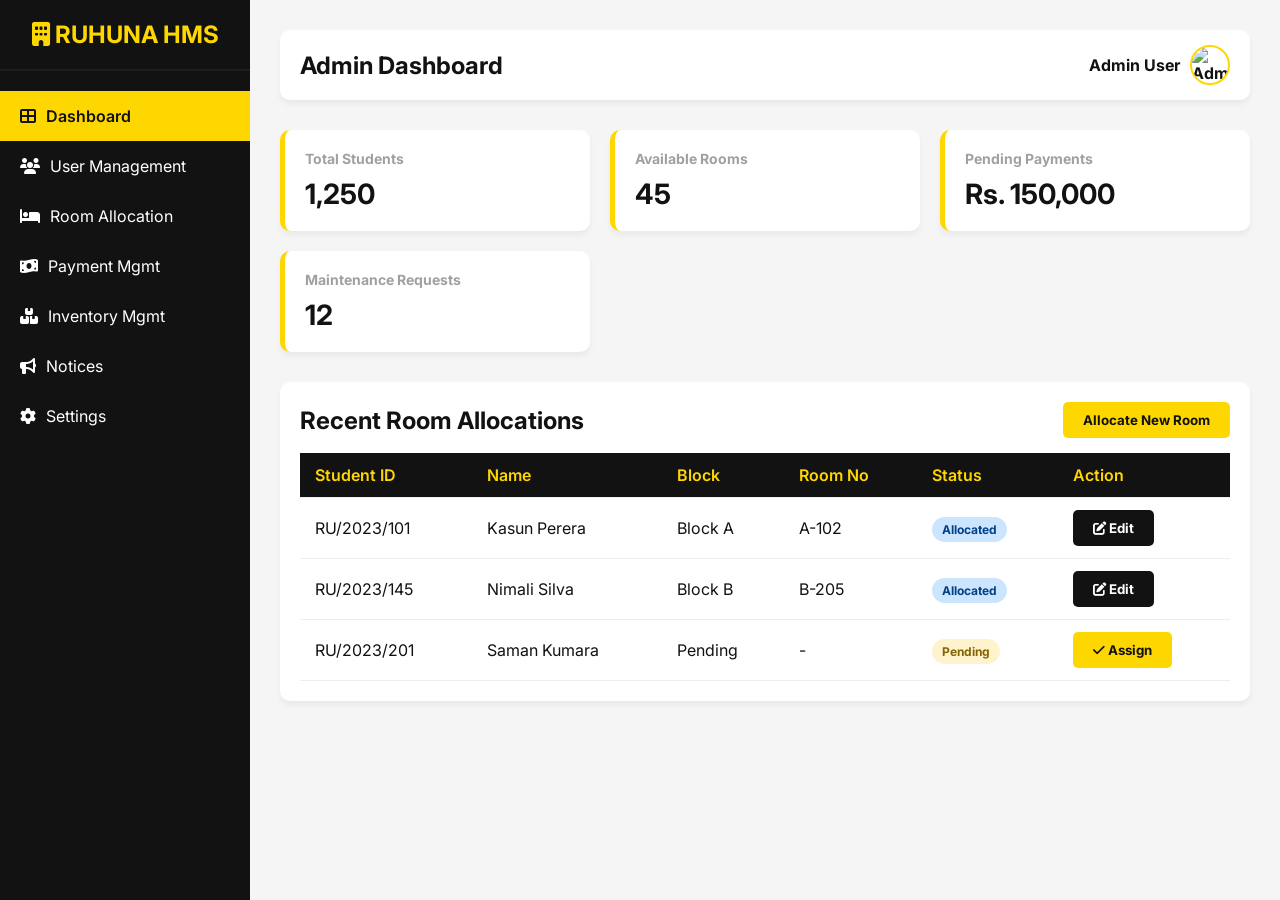
==== src/main/resources/static/admin-dashboard.html @ f5424359 "UI and Entities" ====
<!DOCTYPE html>
<html lang="en">
<head>
    <meta charset="UTF-8">
    <meta name="viewport" content="width=device-width, initial-scale=1.0">
    <title>Admin Dashboard | Ruhuna HMS</title>
    <link href="https://fonts.googleapis.com/css2?family=Inter:wght@400;600;700&display=swap" rel="stylesheet">
    <link rel="stylesheet" href="https://cdnjs.cloudflare.com/ajax/libs/font-awesome/6.4.0/css/all.min.css">
    <link rel="stylesheet" href="css/style.css">
</head>
<body>

    <!-- Sidebar -->
    <div class="sidebar">
        <div class="sidebar-header">
            <i class="fas fa-building"></i> RUHUNA HMS
        </div>
        <ul class="sidebar-menu">
            <li class="active"><i class="fas fa-th-large"></i> Dashboard</li>
            <li><i class="fas fa-users"></i> User Management</li>
            <li><i class="fas fa-bed"></i> Room Allocation</li>
            <li><i class="fas fa-money-bill-wave"></i> Payment Mgmt</li>
            <li><i class="fas fa-boxes"></i> Inventory Mgmt</li>
            <li><i class="fas fa-bullhorn"></i> Notices</li>
            <li><i class="fas fa-cog"></i> Settings</li>
        </ul>
    </div>

    <!-- Main Content -->
    <div class="main-content">
        <div class="header">
            <h1>Admin Dashboard</h1>
            <div class="user-profile">
                <span>Admin User</span>
                <img src="https://ui-avatars.com/api/?name=Admin+User&background=FFD700&color=121212" alt="Admin">
            </div>
        </div>

        <!-- Dashboard Cards -->
        <div class="cards-container">
            <div class="card">
                <h3>Total Students</h3>
                <div class="value">1,250</div>
            </div>
            <div class="card">
                <h3>Available Rooms</h3>
                <div class="value">45</div>
            </div>
            <div class="card">
                <h3>Pending Payments</h3>
                <div class="value">Rs. 150,000</div>
            </div>
            <div class="card">
                <h3>Maintenance Requests</h3>
                <div class="value">12</div>
            </div>
        </div>

        <!-- Recent Activity Table -->
        <div class="table-container">
            <div style="display: flex; justify-content: space-between; align-items: center; margin-bottom: 15px;">
                <h2>Recent Room Allocations</h2>
                <button class="btn btn-primary">Allocate New Room</button>
            </div>
            <table>
                <thead>
                    <tr>
                        <th>Student ID</th>
                        <th>Name</th>
                        <th>Block</th>
                        <th>Room No</th>
                        <th>Status</th>
                        <th>Action</th>
                    </tr>
                </thead>
                <tbody>
                    <tr>
                        <td>RU/2023/101</td>
                        <td>Kasun Perera</td>
                        <td>Block A</td>
                        <td>A-102</td>
                        <td><span class="status allocated">Allocated</span></td>
                        <td><button class="btn btn-dark"><i class="fas fa-edit"></i> Edit</button></td>
                    </tr>
                    <tr>
                        <td>RU/2023/145</td>
                        <td>Nimali Silva</td>
                        <td>Block B</td>
                        <td>B-205</td>
                        <td><span class="status allocated">Allocated</span></td>
                        <td><button class="btn btn-dark"><i class="fas fa-edit"></i> Edit</button></td>
                    </tr>
                    <tr>
                        <td>RU/2023/201</td>
                        <td>Saman Kumara</td>
                        <td>Pending</td>
                        <td>-</td>
                        <td><span class="status pending">Pending</span></td>
                        <td><button class="btn btn-primary"><i class="fas fa-check"></i> Assign</button></td>
                    </tr>
                </tbody>
            </table>
        </div>
    </div>

</body>
</html>
---- src/main/resources/static/css/style.css ----
:root {
    --primary-yellow: #FFD700;
    --primary-yellow-hover: #e6c200;
    --dark-black: #121212;
    --light-black: #1e1e1e;
    --white: #ffffff;
    --gray-text: #a0a0a0;
    --bg-light: #f5f5f5;
}

* {
    margin: 0;
    padding: 0;
    box-sizing: border-box;
    font-family: 'Inter', sans-serif;
}

body {
    background-color: var(--bg-light);
    color: var(--dark-black);
}

/* Sidebar Styling */
.sidebar {
    width: 250px;
    height: 100vh;
    background-color: var(--dark-black);
    color: var(--white);
    position: fixed;
    top: 0;
    left: 0;
    display: flex;
    flex-direction: column;
}

.sidebar-header {
    padding: 20px;
    font-size: 24px;
    font-weight: bold;
    text-align: center;
    border-bottom: 2px solid var(--light-black);
    color: var(--primary-yellow);
}

.sidebar-menu {
    list-style: none;
    margin-top: 20px;
}

.sidebar-menu li {
    padding: 15px 20px;
    cursor: pointer;
    transition: all 0.3s ease;
    display: flex;
    align-items: center;
    gap: 10px;
}

.sidebar-menu li:hover, .sidebar-menu li.active {
    background-color: var(--primary-yellow);
    color: var(--dark-black);
    font-weight: 600;
}

/* Main Content Styling */
.main-content {
    margin-left: 250px;
    padding: 30px;
}

.header {
    display: flex;
    justify-content: space-between;
    align-items: center;
    margin-bottom: 30px;
    background: var(--white);
    padding: 15px 20px;
    border-radius: 10px;
    box-shadow: 0 4px 6px rgba(0,0,0,0.05);
}

.header h1 {
    font-size: 24px;
    color: var(--dark-black);
}

.user-profile {
    display: flex;
    align-items: center;
    gap: 10px;
    font-weight: bold;
}

.user-profile img {
    width: 40px;
    height: 40px;
    border-radius: 50%;
    border: 2px solid var(--primary-yellow);
}

/* Dashboard Cards */
.cards-container {
    display: grid;
    grid-template-columns: repeat(auto-fit, minmax(250px, 1fr));
    gap: 20px;
    margin-bottom: 30px;
}

.card {
    background-color: var(--white);
    padding: 20px;
    border-radius: 10px;
    box-shadow: 0 4px 6px rgba(0,0,0,0.05);
    border-left: 5px solid var(--primary-yellow);
    display: flex;
    flex-direction: column;
}

.card h3 {
    color: var(--gray-text);
    font-size: 14px;
    margin-bottom: 10px;
}

.card .value {
    font-size: 28px;
    font-weight: bold;
    color: var(--dark-black);
}

/* Tables */
.table-container {
    background-color: var(--white);
    padding: 20px;
    border-radius: 10px;
    box-shadow: 0 4px 6px rgba(0,0,0,0.05);
}

table {
    width: 100%;
    border-collapse: collapse;
    margin-top: 15px;
}

th, td {
    padding: 12px 15px;
    text-align: left;
    border-bottom: 1px solid #eee;
}

th {
    background-color: var(--dark-black);
    color: var(--primary-yellow);
    font-weight: 600;
}

tr:hover {
    background-color: #f9f9f9;
}

/* Buttons */
.btn {
    padding: 10px 20px;
    border: none;
    border-radius: 5px;
    cursor: pointer;
    font-weight: bold;
    transition: 0.3s;
}

.btn-primary {
    background-color: var(--primary-yellow);
    color: var(--dark-black);
}

.btn-primary:hover {
    background-color: var(--primary-yellow-hover);
}

.btn-dark {
    background-color: var(--dark-black);
    color: var(--white);
}

.btn-dark:hover {
    background-color: var(--light-black);
}

/* Status Badges */
.status {
    padding: 5px 10px;
    border-radius: 20px;
    font-size: 12px;
    font-weight: bold;
}
.status.paid { background-color: #d4edda; color: #155724; }
.status.pending { background-color: #fff3cd; color: #856404; }
.status.allocated { background-color: #cce5ff; color: #004085; }
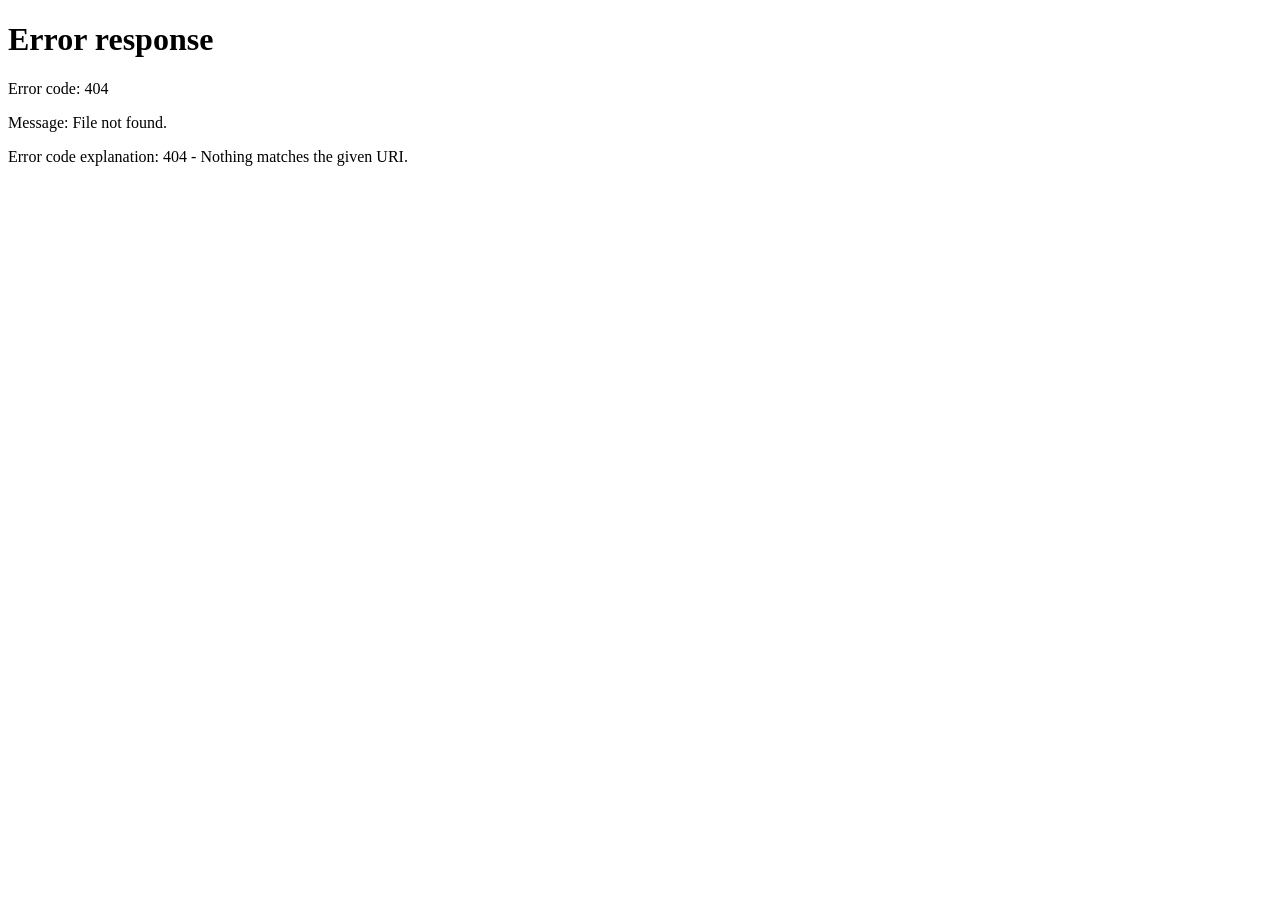
==== commit f66ac9e9: "Inventrory" ====
--- a/src/main/resources/static/admin-dashboard.html
+++ b/src/main/resources/static/admin-dashboard.html
@@ -3,105 +3,323 @@
 <head>
     <meta charset="UTF-8">
     <meta name="viewport" content="width=device-width, initial-scale=1.0">
-    <title>Admin Dashboard | Ruhuna HMS</title>
+    <title>Admin Dashboard | RUHUNA Hostel Management System</title>
+    <link rel="icon" href="data:image/svg+xml,<svg xmlns=%22http://www.w3.org/2000/svg%22 viewBox=%220 0 100 100%22><text y=%22.9em%22 font-size=%2290%22>🏢</text></svg>">
     <link href="https://fonts.googleapis.com/css2?family=Inter:wght@400;600;700&display=swap" rel="stylesheet">
     <link rel="stylesheet" href="https://cdnjs.cloudflare.com/ajax/libs/font-awesome/6.4.0/css/all.min.css">
     <link rel="stylesheet" href="css/style.css">
+    <style>
+        /* Modal Styles */
+        .modal {
+            display: none; position: fixed; z-index: 1000; left: 0; top: 0;
+            width: 100%; height: 100%; background-color: rgba(0,0,0,0.5);
+        }
+        .modal-content {
+            background-color: var(--white);
+            margin: 10% auto; padding: 20px;
+            border-radius: 10px; width: 400px;
+            box-shadow: 0 5px 15px rgba(0,0,0,0.3);
+        }
+        .close { color: #aaa; float: right; font-size: 28px; font-weight: bold; cursor: pointer; }
+        .close:hover { color: black; }
+        .form-group { margin-bottom: 15px; }
+        .form-group label { display: block; margin-bottom: 5px; font-weight: bold; }
+        .form-group input, .form-group select {
+            width: 100%; padding: 10px; border: 1px solid #ddd; border-radius: 5px;
+        }
+    </style>
 </head>
 <body>
 
     <!-- Sidebar -->
     <div class="sidebar">
         <div class="sidebar-header">
-            <i class="fas fa-building"></i> RUHUNA HMS
+            <i class="fas fa-building"></i> RUHUNA Hostel Management System
         </div>
         <ul class="sidebar-menu">
-            <li class="active"><i class="fas fa-th-large"></i> Dashboard</li>
-            <li><i class="fas fa-users"></i> User Management</li>
-            <li><i class="fas fa-bed"></i> Room Allocation</li>
-            <li><i class="fas fa-money-bill-wave"></i> Payment Mgmt</li>
-            <li><i class="fas fa-boxes"></i> Inventory Mgmt</li>
-            <li><i class="fas fa-bullhorn"></i> Notices</li>
-            <li><i class="fas fa-cog"></i> Settings</li>
+            <li class="active" onclick="switchTab('dashboard')"><i class="fas fa-th-large"></i> Dashboard</li>
+            <li onclick="switchTab('users')"><i class="fas fa-users"></i> Users</li>
+            <li onclick="switchTab('rooms')"><i class="fas fa-bed"></i> Rooms</li>
+            <li onclick="switchTab('payments')"><i class="fas fa-money-bill-wave"></i> Payments</li>
+            <li onclick="switchTab('inventory')"><i class="fas fa-boxes"></i> Inventory</li>
+            <li onclick="switchTab('complaints')"><i class="fas fa-tools"></i> Complaints</li>
+            <li onclick="switchTab('gatepasses')"><i class="fas fa-id-card"></i> Gate Passes</li>
+            <li onclick="switchTab('notices')"><i class="fas fa-bullhorn"></i> Notices</li>
         </ul>
+        
+        <div style="position: absolute; bottom: 20px; width: 280px; text-align: center;">
+            <button class="btn btn-primary" style="background-color: #ff4757; color: white;" onclick="logout()">
+                <i class="fas fa-sign-out-alt"></i> Logout
+            </button>
+        </div>
     </div>
 
     <!-- Main Content -->
     <div class="main-content">
         <div class="header">
-            <h1>Admin Dashboard</h1>
+            <h1 id="page-title">Admin Dashboard</h1>
             <div class="user-profile">
                 <span>Admin User</span>
                 <img src="https://ui-avatars.com/api/?name=Admin+User&background=FFD700&color=121212" alt="Admin">
             </div>
         </div>
 
-        <!-- Dashboard Cards -->
-        <div class="cards-container">
-            <div class="card">
-                <h3>Total Students</h3>
-                <div class="value">1,250</div>
-            </div>
-            <div class="card">
-                <h3>Available Rooms</h3>
-                <div class="value">45</div>
-            </div>
-            <div class="card">
-                <h3>Pending Payments</h3>
-                <div class="value">Rs. 150,000</div>
-            </div>
-            <div class="card">
-                <h3>Maintenance Requests</h3>
-                <div class="value">12</div>
-            </div>
-        </div>
-
-        <!-- Recent Activity Table -->
-        <div class="table-container">
-            <div style="display: flex; justify-content: space-between; align-items: center; margin-bottom: 15px;">
-                <h2>Recent Room Allocations</h2>
-                <button class="btn btn-primary">Allocate New Room</button>
-            </div>
-            <table>
-                <thead>
-                    <tr>
-                        <th>Student ID</th>
-                        <th>Name</th>
-                        <th>Block</th>
-                        <th>Room No</th>
-                        <th>Status</th>
-                        <th>Action</th>
-                    </tr>
-                </thead>
-                <tbody>
-                    <tr>
-                        <td>RU/2023/101</td>
-                        <td>Kasun Perera</td>
-                        <td>Block A</td>
-                        <td>A-102</td>
-                        <td><span class="status allocated">Allocated</span></td>
-                        <td><button class="btn btn-dark"><i class="fas fa-edit"></i> Edit</button></td>
-                    </tr>
-                    <tr>
-                        <td>RU/2023/145</td>
-                        <td>Nimali Silva</td>
-                        <td>Block B</td>
-                        <td>B-205</td>
-                        <td><span class="status allocated">Allocated</span></td>
-                        <td><button class="btn btn-dark"><i class="fas fa-edit"></i> Edit</button></td>
-                    </tr>
-                    <tr>
-                        <td>RU/2023/201</td>
-                        <td>Saman Kumara</td>
-                        <td>Pending</td>
-                        <td>-</td>
-                        <td><span class="status pending">Pending</span></td>
-                        <td><button class="btn btn-primary"><i class="fas fa-check"></i> Assign</button></td>
-                    </tr>
-                </tbody>
-            </table>
-        </div>
-    </div>
-
+        <!-- Dashboard View -->
+        <div id="view-dashboard" class="view-section">
+            <div class="cards-container">
+                <div class="card">
+                    <h3>Total Users</h3>
+                    <div class="value" id="stat-users">0</div>
+                </div>
+                <div class="card">
+                    <h3>Total Rooms</h3>
+                    <div class="value" id="stat-rooms">0</div>
+                </div>
+                <div class="card">
+                    <h3>Total Payments</h3>
+                    <div class="value" id="stat-payments">0</div>
+                </div>
+            </div>
+        </div>
+
+        <!-- Users View -->
+        <div id="view-users" class="view-section" style="display: none;">
+            <div class="table-container">
+                <div style="display: flex; justify-content: space-between; align-items: center; margin-bottom: 15px;">
+                    <h2>Manage Users</h2>
+                    <button class="btn btn-primary" onclick="openModal('userModal')"><i class="fas fa-plus"></i> Add User</button>
+                </div>
+                <table>
+                    <thead>
+                        <tr><th>ID</th><th>Student ID</th><th>Name</th><th>Role</th><th>Room</th><th>Action</th></tr>
+                    </thead>
+                    <tbody id="users-table-body">
+                        <!-- Loaded dynamically -->
+                    </tbody>
+                </table>
+            </div>
+        </div>
+
+        <!-- Rooms View -->
+        <div id="view-rooms" class="view-section" style="display: none;">
+            <div class="table-container">
+                <div style="display: flex; justify-content: space-between; align-items: center; margin-bottom: 15px;">
+                    <h2>Manage Rooms</h2>
+                    <button class="btn btn-primary" onclick="openModal('roomModal')"><i class="fas fa-plus"></i> Add Room</button>
+                </div>
+                <table>
+                    <thead>
+                        <tr><th>ID</th><th>Room No</th><th>Block</th><th>Capacity</th></tr>
+                    </thead>
+                    <tbody id="rooms-table-body">
+                        <!-- Loaded dynamically -->
+                    </tbody>
+                </table>
+            </div>
+        </div>
+
+        <!-- Inventory View -->
+        <div id="view-inventory" class="view-section" style="display: none;">
+            <div class="table-container">
+                <div style="display: flex; justify-content: space-between; align-items: center; margin-bottom: 15px;">
+                    <h2>Manage Inventory</h2>
+                    <button class="btn btn-primary" onclick="openModal('inventoryModal')"><i class="fas fa-plus"></i> Add Item</button>
+                </div>
+                <table>
+                    <thead>
+                        <tr><th>ID</th><th>Item Name</th><th>Category</th><th>Total</th><th>Available</th><th>Broken</th></tr>
+                    </thead>
+                    <tbody id="inventory-table-body">
+                        <!-- Loaded dynamically -->
+                    </tbody>
+                </table>
+            </div>
+        </div>
+
+        <!-- Payments View -->
+        <div id="view-payments" class="view-section" style="display: none;">
+            <div class="table-container">
+                <div style="display: flex; justify-content: space-between; align-items: center; margin-bottom: 15px;">
+                    <h2>Payment Records</h2>
+                    <button class="btn btn-primary" onclick="generateReport('payments')"><i class="fas fa-file-pdf"></i> Download Report</button>
+                </div>
+                <table id="paymentsTableToPrint">
+                    <thead>
+                        <tr><th>Invoice ID</th><th>Student Name</th><th>Month</th><th>Amount</th><th>Date</th><th>Status</th></tr>
+                    </thead>
+                    <tbody id="payments-table-body-admin">
+                        <!-- Loaded dynamically -->
+                    </tbody>
+                </table>
+            </div>
+        </div>
+
+        <!-- Complaints View -->
+        <div id="view-complaints" class="view-section" style="display: none;">
+            <div class="table-container">
+                <h2>Manage Complaints</h2>
+                <table>
+                    <thead>
+                        <tr><th>ID</th><th>Date</th><th>Student</th><th>Room</th><th>Description</th><th>Status</th><th>Action</th></tr>
+                    </thead>
+                    <tbody id="complaints-table-body-admin">
+                        <!-- Loaded dynamically -->
+                    </tbody>
+                </table>
+            </div>
+        </div>
+
+        <!-- Gate Passes View -->
+        <div id="view-gatepasses" class="view-section" style="display: none;">
+            <div class="table-container">
+                <h2>Manage Gate Passes</h2>
+                <table>
+                    <thead>
+                        <tr><th>ID</th><th>Student</th><th>Reason</th><th>From</th><th>To</th><th>Status</th><th>Action</th></tr>
+                    </thead>
+                    <tbody id="gatepasses-table-body-admin">
+                        <!-- Loaded dynamically -->
+                    </tbody>
+                </table>
+            </div>
+        </div>
+
+        <!-- Notices View -->
+        <div id="view-notices" class="view-section" style="display: none;">
+            <div class="table-container">
+                <div style="display: flex; justify-content: space-between; align-items: center; margin-bottom: 15px;">
+                    <h2>Notice Board</h2>
+                    <button class="btn btn-primary" onclick="openModal('noticeModal')"><i class="fas fa-plus"></i> Post Notice</button>
+                </div>
+                <table>
+                    <thead>
+                        <tr><th>ID</th><th>Date</th><th>Title</th><th>Content</th></tr>
+                    </thead>
+                    <tbody id="notices-table-body-admin">
+                        <!-- Loaded dynamically -->
+                    </tbody>
+                </table>
+            </div>
+        </div>
+    </div>
+
+    <!-- Add User Modal -->
+    <div id="userModal" class="modal">
+        <div class="modal-content">
+            <span class="close" onclick="closeModal('userModal')">&times;</span>
+            <h2>Add New User</h2>
+            <form id="userForm" onsubmit="submitUser(event)">
+                <div class="form-group">
+                    <label>Student ID (or Admin username)</label>
+                    <input type="text" id="studentId" required>
+                </div>
+                <div class="form-group">
+                    <label>Full Name</label>
+                    <input type="text" id="fullName" required>
+                </div>
+                <div class="form-group">
+                    <label>Email Address</label>
+                    <input type="email" id="email" required placeholder="For Payment Notifications">
+                </div>
+                <div class="form-group">
+                    <label>Role</label>
+                    <select id="role">
+                        <option value="STUDENT">Student</option>
+                        <option value="ADMIN">Admin</option>
+                    </select>
+                </div>
+                <button type="submit" class="btn btn-primary" style="width: 100%;">Save User</button>
+            </form>
+        </div>
+    </div>
+
+    <!-- Add Room Modal -->
+    <div id="roomModal" class="modal">
+        <div class="modal-content">
+            <span class="close" onclick="closeModal('roomModal')">&times;</span>
+            <h2>Add New Room</h2>
+            <form id="roomForm" onsubmit="submitRoom(event)">
+                <div class="form-group">
+                    <label>Room Number</label>
+                    <input type="text" id="roomNumber" required>
+                </div>
+                <div class="form-group">
+                    <label>Block Name</label>
+                    <input type="text" id="blockName" required>
+                </div>
+                <div class="form-group">
+                    <label>Capacity</label>
+                    <input type="number" id="capacity" required>
+                </div>
+                <button type="submit" class="btn btn-primary" style="width: 100%;">Save Room</button>
+            </form>
+        </div>
+    </div>
+
+    <!-- Allocate Room Modal -->
+    <div id="allocateModal" class="modal">
+        <div class="modal-content">
+            <span class="close" onclick="closeModal('allocateModal')">&times;</span>
+            <h2>Allocate Room</h2>
+            <form id="allocateForm" onsubmit="submitAllocation(event)">
+                <input type="hidden" id="allocateUserId">
+                <div class="form-group">
+                    <label>Select Room</label>
+                    <select id="allocateRoomId" required>
+                        <!-- Loaded dynamically -->
+                    </select>
+                </div>
+                <button type="submit" class="btn btn-primary" style="width: 100%;">Allocate</button>
+            </form>
+        </div>
+    </div>
+
+    <!-- Add Inventory Modal -->
+    <div id="inventoryModal" class="modal">
+        <div class="modal-content">
+            <span class="close" onclick="closeModal('inventoryModal')">&times;</span>
+            <h2>Add Inventory Item</h2>
+            <form id="inventoryForm" onsubmit="submitInventory(event)">
+                <div class="form-group">
+                    <label>Item Name</label>
+                    <input type="text" id="itemName" required>
+                </div>
+                <div class="form-group">
+                    <label>Category</label>
+                    <select id="category">
+                        <option value="Furniture">Furniture</option>
+                        <option value="Electronics">Electronics</option>
+                        <option value="Other">Other</option>
+                    </select>
+                </div>
+                <div class="form-group">
+                    <label>Total Quantity</label>
+                    <input type="number" id="totalQty" required>
+                </div>
+                <button type="submit" class="btn btn-primary" style="width: 100%;">Save Item</button>
+            </form>
+        </div>
+    </div>
+
+    <!-- Add Notice Modal -->
+    <div id="noticeModal" class="modal">
+        <div class="modal-content">
+            <span class="close" onclick="closeModal('noticeModal')">&times;</span>
+            <h2>Post a New Notice</h2>
+            <form id="noticeForm" onsubmit="submitNotice(event)">
+                <div class="form-group">
+                    <label>Notice Title</label>
+                    <input type="text" id="noticeTitle" required>
+                </div>
+                <div class="form-group">
+                    <label>Content</label>
+                    <textarea id="noticeContent" required style="width:100%; height:80px; padding:10px;"></textarea>
+                </div>
+                <button type="submit" class="btn btn-primary" style="width: 100%;">Post Notice</button>
+            </form>
+        </div>
+    </div>
+
+    <script src="js/script.js"></script>
 </body>
 </html>
--- a/src/main/resources/static/css/style.css
+++ b/src/main/resources/static/css/style.css
@@ -22,7 +22,7 @@
 
 /* Sidebar Styling */
 .sidebar {
-    width: 250px;
+    width: 280px;
     height: 100vh;
     background-color: var(--dark-black);
     color: var(--white);
@@ -34,8 +34,9 @@
 }
 
 .sidebar-header {
-    padding: 20px;
-    font-size: 24px;
+    padding: 30px 20px;
+    font-size: 22px;
+    line-height: 1.4;
     font-weight: bold;
     text-align: center;
     border-bottom: 2px solid var(--light-black);
@@ -48,12 +49,15 @@
 }
 
 .sidebar-menu li {
-    padding: 15px 20px;
+    padding: 24px 30px;
+    font-size: 20px;
+    font-weight: 500;
     cursor: pointer;
     transition: all 0.3s ease;
     display: flex;
     align-items: center;
-    gap: 10px;
+    gap: 20px;
+    border-bottom: 1px solid var(--light-black);
 }
 
 .sidebar-menu li:hover, .sidebar-menu li.active {
@@ -64,7 +68,7 @@
 
 /* Main Content Styling */
 .main-content {
-    margin-left: 250px;
+    margin-left: 280px;
     padding: 30px;
 }
 
